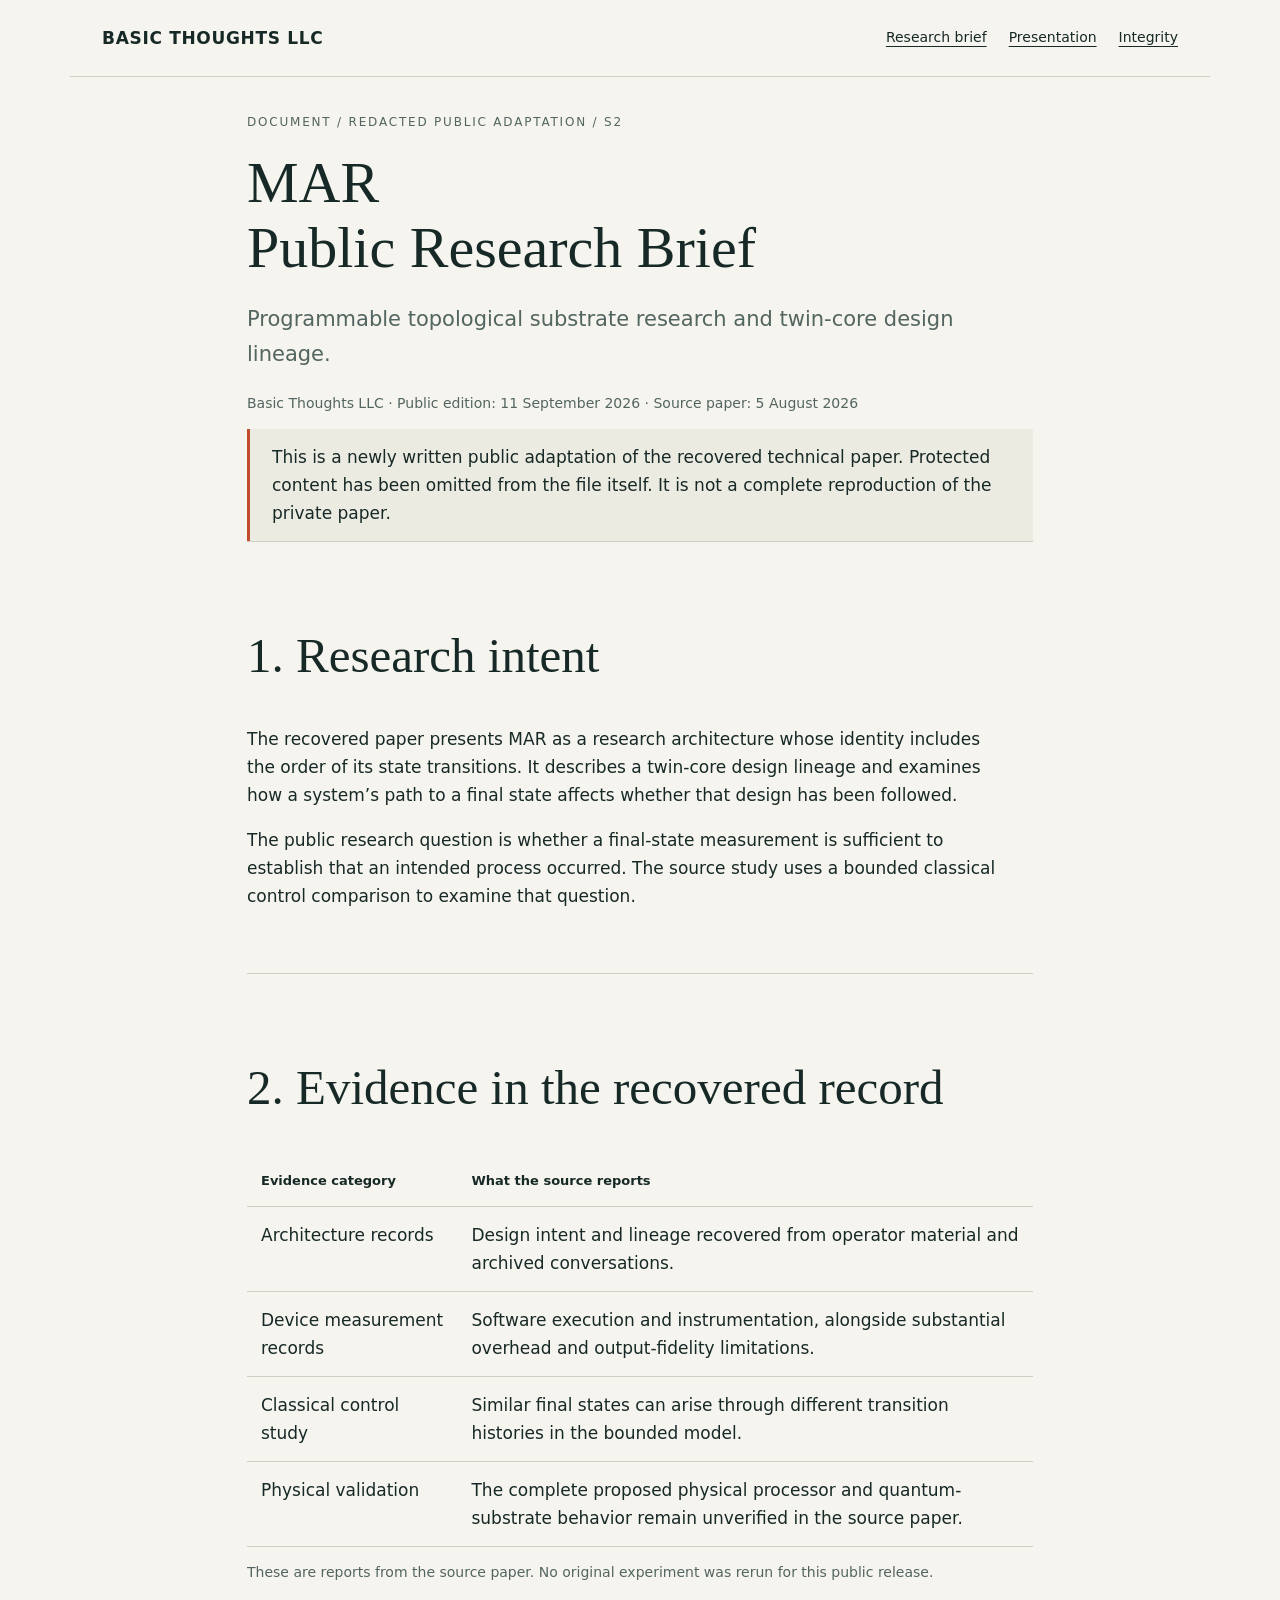
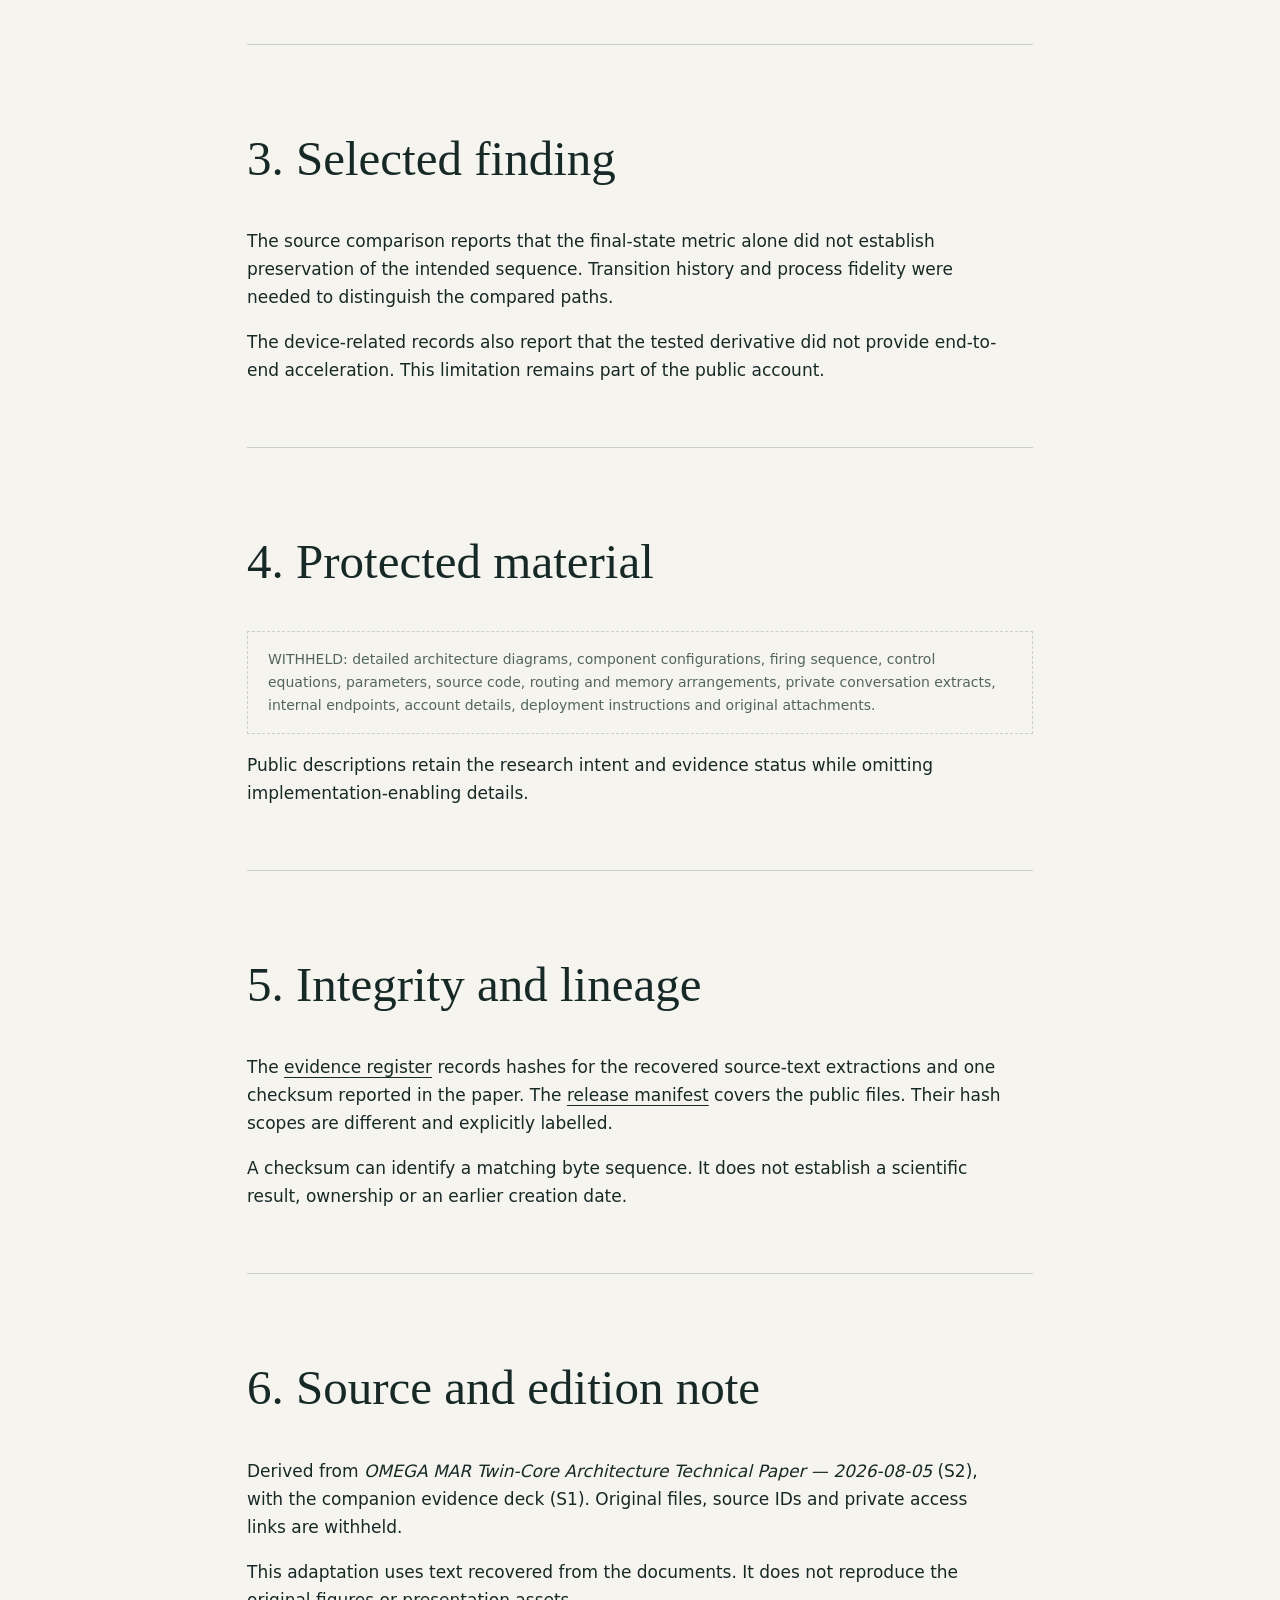
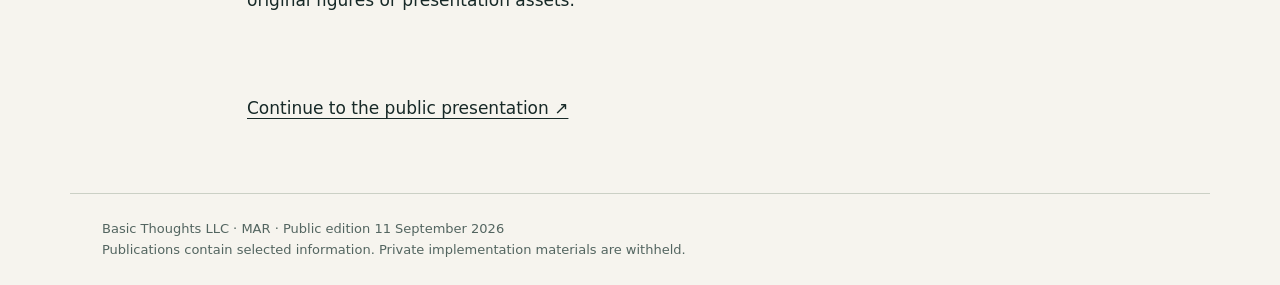
==== research/mar/brief.html @ 52651f8b "Publish Basic Thoughts product portfolio and evidence-linked engineering results" ====
<!doctype html>
<html lang="en"><head><meta charset="utf-8"><meta name="viewport" content="width=device-width, initial-scale=1"><meta name="description" content="Basic Thoughts LLC — MAR public research overview, redacted publications and integrity records."><meta name="referrer" content="no-referrer"><title>MAR public research brief | Basic Thoughts LLC</title><link rel="stylesheet" href="style.css"></head><body><header><a class="brand" href="index.html">BASIC THOUGHTS LLC</a><nav aria-label="Main"><a href="brief.html">Research brief</a><a href="presentation.html">Presentation</a><a href="integrity.html">Integrity</a></nav></header><main class="document"><p class="eyebrow">Document / Redacted public adaptation / S2</p><h1>MAR<br>Public Research Brief</h1><p class="lead">Programmable topological substrate research and twin-core design lineage.</p><p class="small">Basic Thoughts LLC · Public edition: 11 September 2026 · Source paper: 5 August 2026</p><div class="notice">This is a newly written public adaptation of the recovered technical paper. Protected content has been omitted from the file itself. It is not a complete reproduction of the private paper.</div><section class="rule"><h2>1. Research intent</h2><p>The recovered paper presents MAR as a research architecture whose identity includes the order of its state transitions. It describes a twin-core design lineage and examines how a system’s path to a final state affects whether that design has been followed.</p><p>The public research question is whether a final-state measurement is sufficient to establish that an intended process occurred. The source study uses a bounded classical control comparison to examine that question.</p></section><section class="rule"><h2>2. Evidence in the recovered record</h2><table><thead><tr><th>Evidence category</th><th>What the source reports</th></tr></thead><tbody><tr><td>Architecture records</td><td>Design intent and lineage recovered from operator material and archived conversations.</td></tr><tr><td>Device measurement records</td><td>Software execution and instrumentation, alongside substantial overhead and output-fidelity limitations.</td></tr><tr><td>Classical control study</td><td>Similar final states can arise through different transition histories in the bounded model.</td></tr><tr><td>Physical validation</td><td>The complete proposed physical processor and quantum-substrate behavior remain unverified in the source paper.</td></tr></tbody></table><p class="small">These are reports from the source paper. No original experiment was rerun for this public release.</p></section><section class="rule"><h2>3. Selected finding</h2><p>The source comparison reports that the final-state metric alone did not establish preservation of the intended sequence. Transition history and process fidelity were needed to distinguish the compared paths.</p><p>The device-related records also report that the tested derivative did not provide end-to-end acceleration. This limitation remains part of the public account.</p></section><section class="rule"><h2>4. Protected material</h2><div class="redacted">WITHHELD: detailed architecture diagrams, component configurations, firing sequence, control equations, parameters, source code, routing and memory arrangements, private conversation extracts, internal endpoints, account details, deployment instructions and original attachments.</div><p>Public descriptions retain the research intent and evidence status while omitting implementation-enabling details.</p></section><section class="rule"><h2>5. Integrity and lineage</h2><p>The <a href="evidence-register.json">evidence register</a> records hashes for the recovered source-text extractions and one checksum reported in the paper. The <a href="SHA256SUMS">release manifest</a> covers the public files. Their hash scopes are different and explicitly labelled.</p><p>A checksum can identify a matching byte sequence. It does not establish a scientific result, ownership or an earlier creation date.</p></section><section class="rule"><h2>6. Source and edition note</h2><p>Derived from <em>OMEGA MAR Twin-Core Architecture Technical Paper — 2026-08-05</em> (S2), with the companion evidence deck (S1). Original files, source IDs and private access links are withheld.</p><p>This adaptation uses text recovered from the documents. It does not reproduce the original figures or presentation assets.</p></section><p><a href="presentation.html">Continue to the public presentation ↗</a></p></main><footer>Basic Thoughts LLC · MAR · Public edition 11 September 2026<br>Publications contain selected information. Private implementation materials are withheld.</footer></body></html>
---- research/mar/style.css ----
:root{--paper:#f6f4ee;--ink:#172927;--muted:#536560;--line:#cbd0c5;--accent:#c24d2c;--blue:#326e94}*{box-sizing:border-box}html{scroll-behavior:smooth}body{margin:0;background:var(--paper);color:var(--ink);font:17px/1.65 system-ui,sans-serif}a{color:inherit;text-underline-offset:4px}a:hover{color:var(--accent)}a:focus-visible,button:focus-visible,input:focus-visible{outline:3px solid var(--blue);outline-offset:5px}header,main,footer{max-width:1140px;margin:auto;padding:24px 32px}header{display:flex;gap:20px;justify-content:space-between;align-items:center;border-bottom:1px solid var(--line)}nav{display:flex;gap:22px;flex-wrap:wrap;font-size:14px}.brand{text-decoration:none;font-weight:750;letter-spacing:.04em}.eyebrow{font:12px/1.5 system-ui;letter-spacing:.15em;text-transform:uppercase;color:var(--muted)}h1,h2,h3{line-height:1.12;font-family:Georgia,serif;font-weight:400}h1{font-size:clamp(52px,8vw,104px);margin:20px 0}h2{font-size:clamp(32px,4vw,49px)}h3{font-size:26px}p{max-width:760px}.lead{font-size:21px;color:var(--muted)}.hero{padding:65px 0 55px;display:grid;grid-template-columns:1.4fr 1fr;align-items:center;gap:30px}.hero svg{width:100%;height:auto}.button{display:inline-block;padding:12px 21px;border:1px solid var(--ink);background:var(--ink);color:white;text-decoration:none;font-size:14px;border-radius:2px}.button:hover{background:var(--accent);color:white}.secondary{background:transparent;color:var(--ink)}.actions{display:flex;gap:12px;flex-wrap:wrap;margin:28px 0}.rule{border-top:1px solid var(--line);padding:46px 0}.grid{display:grid;grid-template-columns:repeat(3,1fr);gap:28px}.card{border-top:2px solid var(--line);padding:20px 0}.card .number{color:var(--accent);font-size:13px}.small{font-size:14px;color:var(--muted)}.notice{border-left:3px solid var(--accent);padding:14px 22px;background:#ecebe2}.redacted{padding:16px 20px;border:1px dashed var(--line);color:var(--muted);font-size:14px}.tag{display:inline-block;border:1px solid var(--line);border-radius:30px;padding:3px 12px;font-size:12px}.hash{overflow-wrap:anywhere;font:13px/1.7 monospace}table{width:100%;border-collapse:collapse;text-align:left}td,th{padding:14px;border-bottom:1px solid var(--line);vertical-align:top}th{font-size:13px}footer{border-top:1px solid var(--line);font-size:13px;color:var(--muted);margin-top:30px}.document{max-width:850px}.document h1{font-size:58px}.slide{min-height:75vh;padding:60px 0;border-bottom:1px solid var(--line);scroll-margin-top:20px}.slide h2{font-size:clamp(40px,5vw,64px);max-width:850px}.slide p{font-size:22px}.slide .small{font-size:15px}input{max-width:100%}button{cursor:pointer;font:inherit}#result{overflow-wrap:anywhere}pre{white-space:pre-wrap;overflow-wrap:anywhere} @media(max-width:720px){header{align-items:flex-start;flex-direction:column}header,main,footer{padding:22px}.hero{grid-template-columns:1fr;padding-top:30px}.hero svg{max-height:240px}.grid{grid-template-columns:1fr;gap:10px}.document h1{font-size:42px}td,th{padding:9px;font-size:14px}.slide{min-height:auto;padding:42px 0}}@media print{nav,.actions,.no-print{display:none}body{background:white;font-size:12pt}header,main,footer{max-width:none;padding:10px}h1{font-size:36pt}.slide{break-after:page;min-height:0;border:0;padding:30px 0}.slide:last-child{break-after:auto}.slide h2{font-size:32pt}.slide p{font-size:18pt}a{text-decoration:none}.rule{break-inside:avoid}.hero{padding:10px 0}}
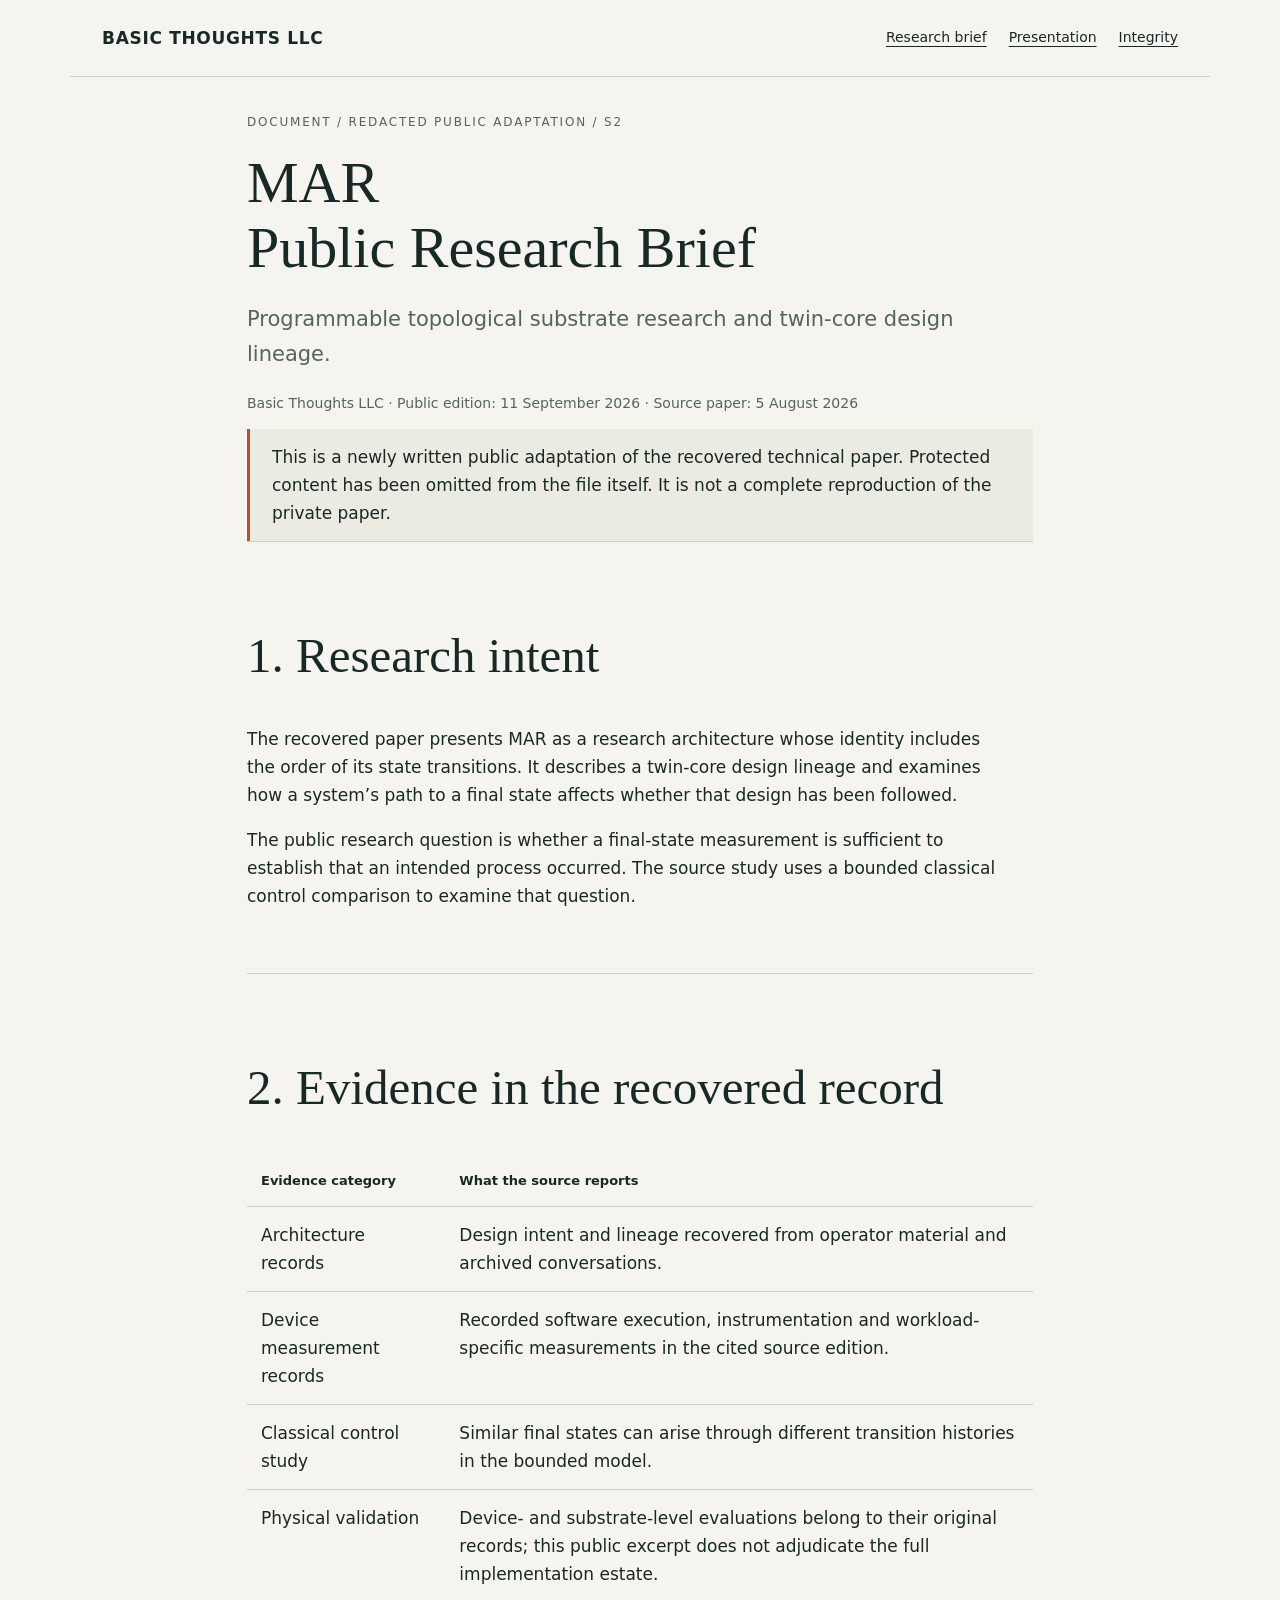
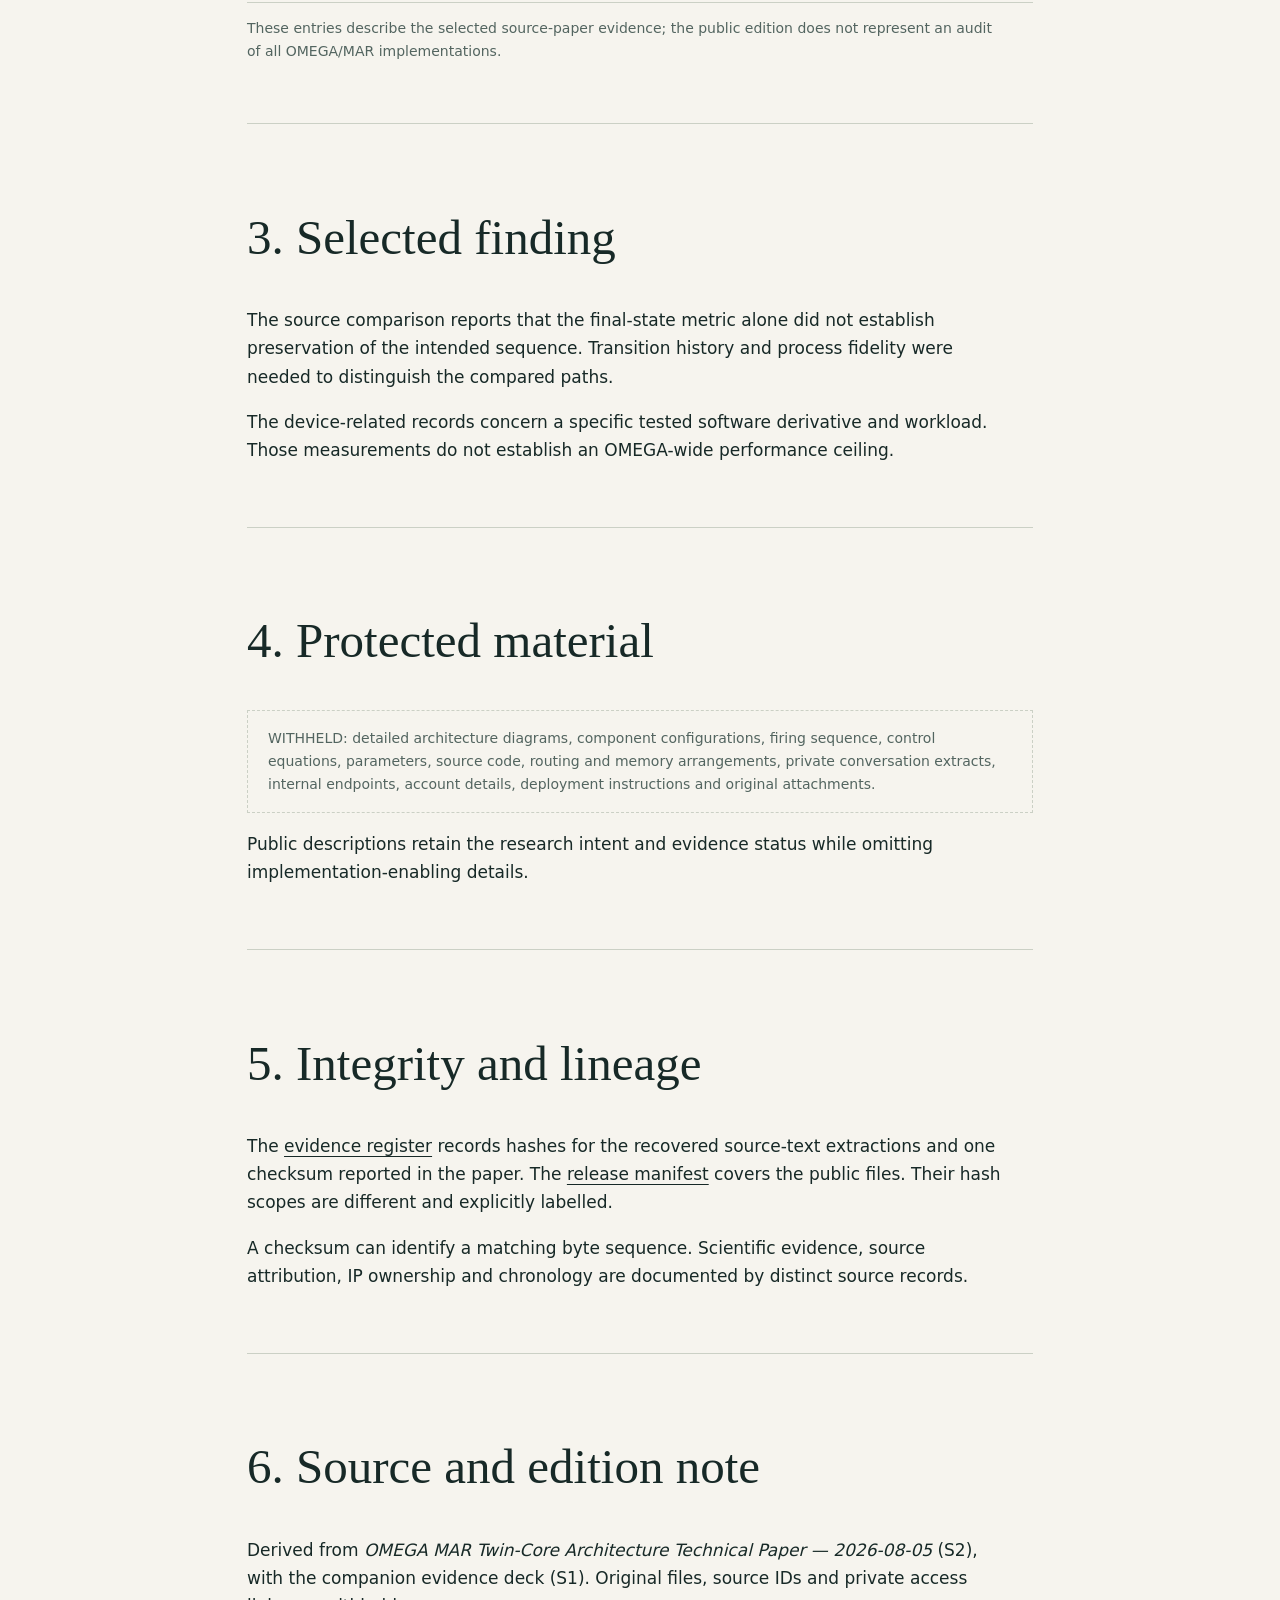
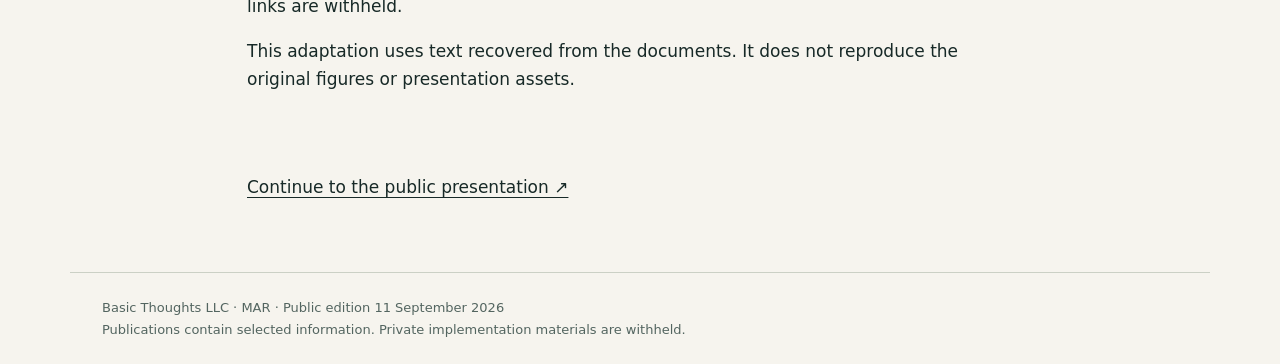
==== commit a123911d: "Fix negative system-wide interpretations in MAR public web pages" ====
--- a/research/mar/brief.html
+++ b/research/mar/brief.html
@@ -1,2 +1,2 @@
 <!doctype html>
-<html lang="en"><head><meta charset="utf-8"><meta name="viewport" content="width=device-width, initial-scale=1"><meta name="description" content="Basic Thoughts LLC — MAR public research overview, redacted publications and integrity records."><meta name="referrer" content="no-referrer"><title>MAR public research brief | Basic Thoughts LLC</title><link rel="stylesheet" href="style.css"></head><body><header><a class="brand" href="index.html">BASIC THOUGHTS LLC</a><nav aria-label="Main"><a href="brief.html">Research brief</a><a href="presentation.html">Presentation</a><a href="integrity.html">Integrity</a></nav></header><main class="document"><p class="eyebrow">Document / Redacted public adaptation / S2</p><h1>MAR<br>Public Research Brief</h1><p class="lead">Programmable topological substrate research and twin-core design lineage.</p><p class="small">Basic Thoughts LLC · Public edition: 11 September 2026 · Source paper: 5 August 2026</p><div class="notice">This is a newly written public adaptation of the recovered technical paper. Protected content has been omitted from the file itself. It is not a complete reproduction of the private paper.</div><section class="rule"><h2>1. Research intent</h2><p>The recovered paper presents MAR as a research architecture whose identity includes the order of its state transitions. It describes a twin-core design lineage and examines how a system’s path to a final state affects whether that design has been followed.</p><p>The public research question is whether a final-state measurement is sufficient to establish that an intended process occurred. The source study uses a bounded classical control comparison to examine that question.</p></section><section class="rule"><h2>2. Evidence in the recovered record</h2><table><thead><tr><th>Evidence category</th><th>What the source reports</th></tr></thead><tbody><tr><td>Architecture records</td><td>Design intent and lineage recovered from operator material and archived conversations.</td></tr><tr><td>Device measurement records</td><td>Software execution and instrumentation, alongside substantial overhead and output-fidelity limitations.</td></tr><tr><td>Classical control study</td><td>Similar final states can arise through different transition histories in the bounded model.</td></tr><tr><td>Physical validation</td><td>The complete proposed physical processor and quantum-substrate behavior remain unverified in the source paper.</td></tr></tbody></table><p class="small">These are reports from the source paper. No original experiment was rerun for this public release.</p></section><section class="rule"><h2>3. Selected finding</h2><p>The source comparison reports that the final-state metric alone did not establish preservation of the intended sequence. Transition history and process fidelity were needed to distinguish the compared paths.</p><p>The device-related records also report that the tested derivative did not provide end-to-end acceleration. This limitation remains part of the public account.</p></section><section class="rule"><h2>4. Protected material</h2><div class="redacted">WITHHELD: detailed architecture diagrams, component configurations, firing sequence, control equations, parameters, source code, routing and memory arrangements, private conversation extracts, internal endpoints, account details, deployment instructions and original attachments.</div><p>Public descriptions retain the research intent and evidence status while omitting implementation-enabling details.</p></section><section class="rule"><h2>5. Integrity and lineage</h2><p>The <a href="evidence-register.json">evidence register</a> records hashes for the recovered source-text extractions and one checksum reported in the paper. The <a href="SHA256SUMS">release manifest</a> covers the public files. Their hash scopes are different and explicitly labelled.</p><p>A checksum can identify a matching byte sequence. It does not establish a scientific result, ownership or an earlier creation date.</p></section><section class="rule"><h2>6. Source and edition note</h2><p>Derived from <em>OMEGA MAR Twin-Core Architecture Technical Paper — 2026-08-05</em> (S2), with the companion evidence deck (S1). Original files, source IDs and private access links are withheld.</p><p>This adaptation uses text recovered from the documents. It does not reproduce the original figures or presentation assets.</p></section><p><a href="presentation.html">Continue to the public presentation ↗</a></p></main><footer>Basic Thoughts LLC · MAR · Public edition 11 September 2026<br>Publications contain selected information. Private implementation materials are withheld.</footer></body></html>
+<html lang="en"><head><meta charset="utf-8"><meta name="viewport" content="width=device-width, initial-scale=1"><meta name="description" content="Basic Thoughts LLC — MAR public research overview, redacted publications and integrity records."><meta name="referrer" content="no-referrer"><title>MAR public research brief | Basic Thoughts LLC</title><link rel="stylesheet" href="style.css"></head><body><header><a class="brand" href="index.html">BASIC THOUGHTS LLC</a><nav aria-label="Main"><a href="brief.html">Research brief</a><a href="presentation.html">Presentation</a><a href="integrity.html">Integrity</a></nav></header><main class="document"><p class="eyebrow">Document / Redacted public adaptation / S2</p><h1>MAR<br>Public Research Brief</h1><p class="lead">Programmable topological substrate research and twin-core design lineage.</p><p class="small">Basic Thoughts LLC · Public edition: 11 September 2026 · Source paper: 5 August 2026</p><div class="notice">This is a newly written public adaptation of the recovered technical paper. Protected content has been omitted from the file itself. It is not a complete reproduction of the private paper.</div><section class="rule"><h2>1. Research intent</h2><p>The recovered paper presents MAR as a research architecture whose identity includes the order of its state transitions. It describes a twin-core design lineage and examines how a system’s path to a final state affects whether that design has been followed.</p><p>The public research question is whether a final-state measurement is sufficient to establish that an intended process occurred. The source study uses a bounded classical control comparison to examine that question.</p></section><section class="rule"><h2>2. Evidence in the recovered record</h2><table><thead><tr><th>Evidence category</th><th>What the source reports</th></tr></thead><tbody><tr><td>Architecture records</td><td>Design intent and lineage recovered from operator material and archived conversations.</td></tr><tr><td>Device measurement records</td><td>Recorded software execution, instrumentation and workload-specific measurements in the cited source edition.</td></tr><tr><td>Classical control study</td><td>Similar final states can arise through different transition histories in the bounded model.</td></tr><tr><td>Physical validation</td><td>Device- and substrate-level evaluations belong to their original records; this public excerpt does not adjudicate the full implementation estate.</td></tr></tbody></table><p class="small">These entries describe the selected source-paper evidence; the public edition does not represent an audit of all OMEGA/MAR implementations.</p></section><section class="rule"><h2>3. Selected finding</h2><p>The source comparison reports that the final-state metric alone did not establish preservation of the intended sequence. Transition history and process fidelity were needed to distinguish the compared paths.</p><p>The device-related records concern a specific tested software derivative and workload. Those measurements do not establish an OMEGA-wide performance ceiling.</p></section><section class="rule"><h2>4. Protected material</h2><div class="redacted">WITHHELD: detailed architecture diagrams, component configurations, firing sequence, control equations, parameters, source code, routing and memory arrangements, private conversation extracts, internal endpoints, account details, deployment instructions and original attachments.</div><p>Public descriptions retain the research intent and evidence status while omitting implementation-enabling details.</p></section><section class="rule"><h2>5. Integrity and lineage</h2><p>The <a href="evidence-register.json">evidence register</a> records hashes for the recovered source-text extractions and one checksum reported in the paper. The <a href="SHA256SUMS">release manifest</a> covers the public files. Their hash scopes are different and explicitly labelled.</p><p>A checksum can identify a matching byte sequence. Scientific evidence, source attribution, IP ownership and chronology are documented by distinct source records.</p></section><section class="rule"><h2>6. Source and edition note</h2><p>Derived from <em>OMEGA MAR Twin-Core Architecture Technical Paper — 2026-08-05</em> (S2), with the companion evidence deck (S1). Original files, source IDs and private access links are withheld.</p><p>This adaptation uses text recovered from the documents. It does not reproduce the original figures or presentation assets.</p></section><p><a href="presentation.html">Continue to the public presentation ↗</a></p></main><footer>Basic Thoughts LLC · MAR · Public edition 11 September 2026<br>Publications contain selected information. Private implementation materials are withheld.</footer></body></html>
